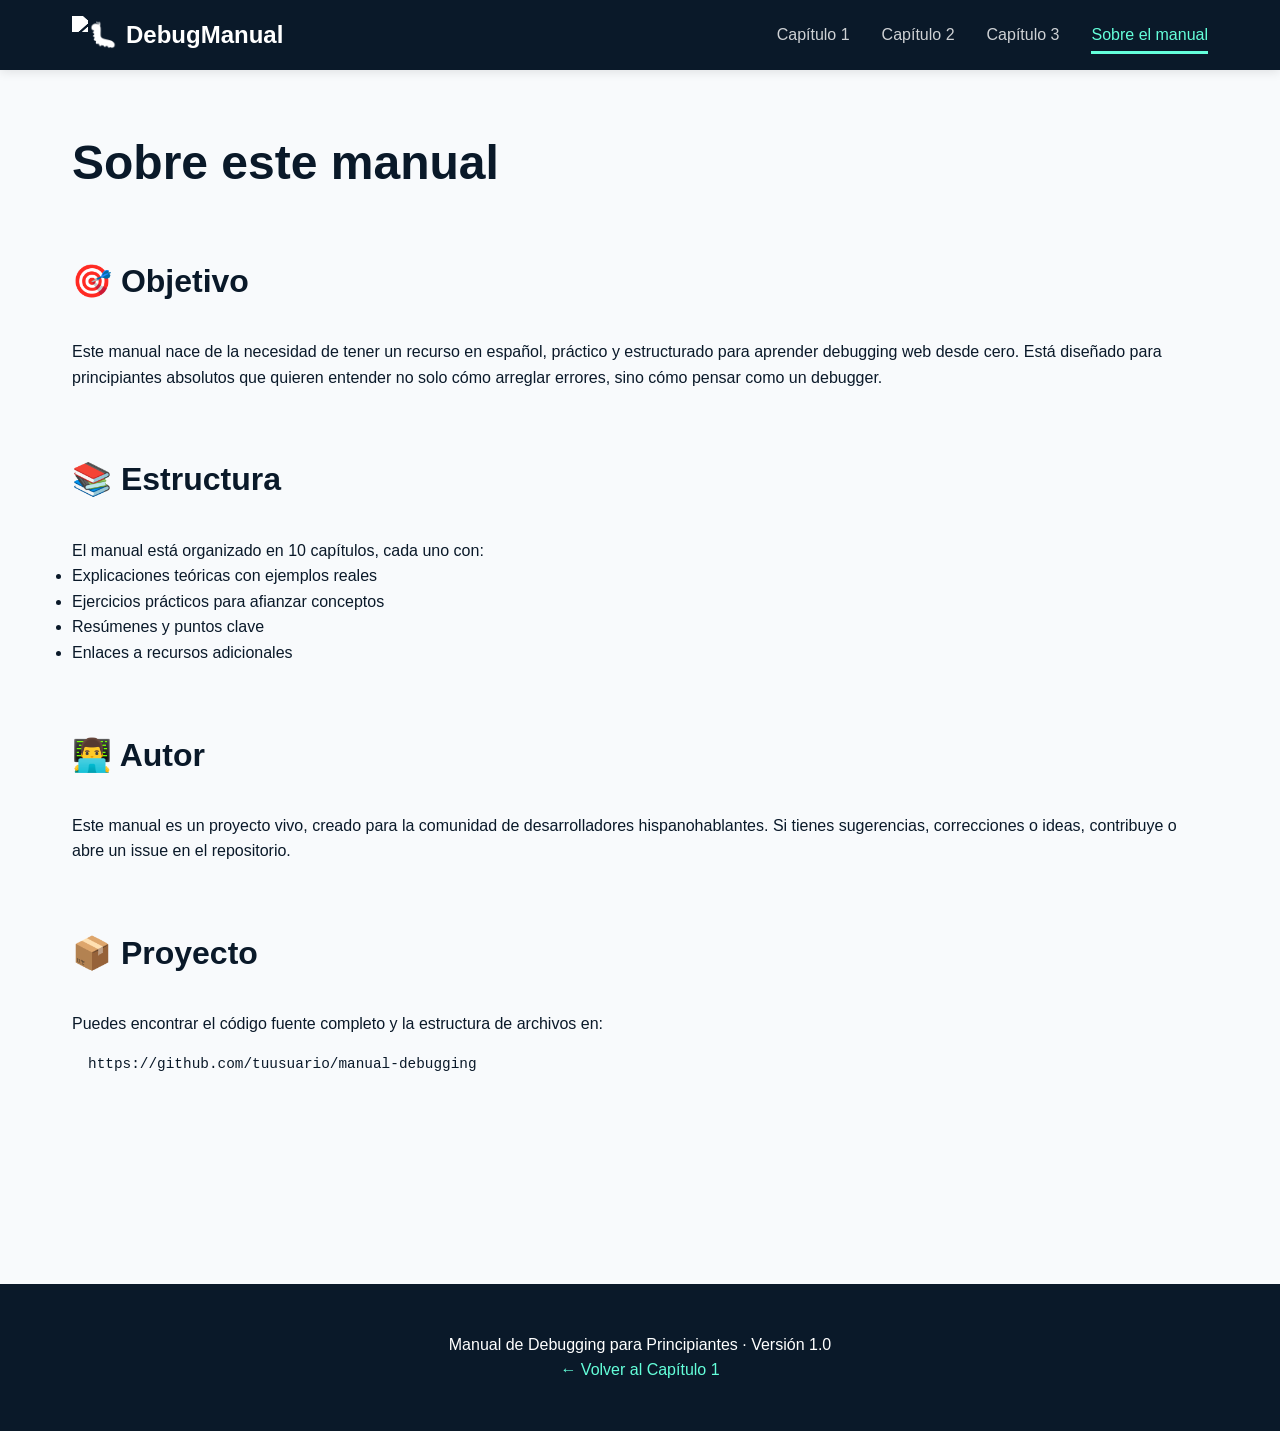
==== about.html @ 36de998f "feat(init): Initialize web debugging manual with project structure - Add project base structure with" ====
<!DOCTYPE html>
<html lang="es">
<head>
    <meta charset="UTF-8">
    <meta name="viewport" content="width=device-width, initial-scale=1.0">
    <title>Sobre el manual · DebugManual</title>
    
    <link rel="stylesheet" href="css/normalize.css">
    <link rel="stylesheet" href="css/styles.css">
    <link rel="stylesheet" href="css/components/header.css">
    <link rel="stylesheet" href="css/components/footer.css">
</head>
<body>
    <header class="site-header">
        <div class="container">
            <div class="logo">
                <img src="assets/icons/favicon.ico" alt="🐛">
                <span>DebugManual</span>
            </div>
            <nav class="main-nav">
                <ul>
                    <li><a href="index.html">Capítulo 1</a></li>
                    <li><a href="pages/capitulo2-elements.html">Capítulo 2</a></li>
                    <li><a href="pages/capitulo3-console.html">Capítulo 3</a></li>
                    <li><a href="about.html" class="active">Sobre el manual</a></li>
                </ul>
            </nav>
        </div>
    </header>

    <main class="chapter-content">
        <div class="container">
            <h1 class="chapter-title">Sobre este manual</h1>
            
            <section class="content-block">
                <h2>🎯 Objetivo</h2>
                <p>Este manual nace de la necesidad de tener un recurso en español, práctico y estructurado para aprender debugging web desde cero. Está diseñado para principiantes absolutos que quieren entender no solo cómo arreglar errores, sino cómo pensar como un debugger.</p>
            </section>

            <section class="content-block">
                <h2>📚 Estructura</h2>
                <p>El manual está organizado en 10 capítulos, cada uno con:</p>
                <ul>
                    <li>Explicaciones teóricas con ejemplos reales</li>
                    <li>Ejercicios prácticos para afianzar conceptos</li>
                    <li>Resúmenes y puntos clave</li>
                    <li>Enlaces a recursos adicionales</li>
                </ul>
            </section>

            <section class="content-block">
                <h2>👨‍💻 Autor</h2>
                <p>Este manual es un proyecto vivo, creado para la comunidad de desarrolladores hispanohablantes. Si tienes sugerencias, correcciones o ideas, contribuye o abre un issue en el repositorio.</p>
            </section>

            <section class="content-block">
                <h2>📦 Proyecto</h2>
                <p>Puedes encontrar el código fuente completo y la estructura de archivos en:</p>
                <pre><code>https://github.com/tuusuario/manual-debugging</code></pre>
            </section>
        </div>
    </main>

    <footer class="site-footer">
        <div class="container">
            <p>Manual de Debugging para Principiantes · Versión 1.0</p>
            <p><a href="index.html">← Volver al Capítulo 1</a></p>
        </div>
    </footer>

    <script src="js/utils/helpers.js"></script>
    <script src="js/components/header.js"></script>
    <script src="js/components/footer.js"></script>
    <script src="js/main.js"></script>
</body>
</html>
---- css/styles.css ----
/* css/styles.css - Estilos base del manual */

:root {
    --primary-dark: #0a1929;
    --primary-light: #e6f1ff;
    --accent: #64ffda;
    --syntax: #ff6b6b;
    --logic: #4ecdc4;
    --runtime: #ffe66d;
    --text-dark: #0a1929;
    --text-light: #e6f1ff;
    --gray-bg: #f8fafc;
    --font-main: 'Inter', sans-serif;
    --font-code: 'Fira Code', monospace;
}

* {
    margin: 0;
    padding: 0;
    box-sizing: border-box;
}

body {
    font-family: var(--font-main);
    line-height: 1.6;
    color: var(--text-dark);
    background: var(--gray-bg);
}

.container {
    max-width: 1200px;
    margin: 0 auto;
    padding: 0 2rem;
}

/* Capítulos */
.chapter-content {
    padding: 4rem 0;
}

.chapter-title {
    font-size: 3rem;
    margin-bottom: 2rem;
    line-height: 1.2;
}

.chapter-title small {
    display: block;
    font-size: 1.5rem;
    font-weight: 400;
    color: #64748b;
    margin-top: 0.5rem;
}

.title-number {
    color: var(--accent);
    font-weight: 700;
}

/* Bloques de contenido */
.content-block {
    margin: 4rem 0;
    scroll-margin-top: 2rem;
}

.section-number {
    display: inline-block;
    background: var(--primary-dark);
    color: white;
    padding: 0.2rem 0.8rem;
    border-radius: 20px;
    font-size: 0.9rem;
    margin-right: 1rem;
}

h2 {
    font-size: 2rem;
    margin-bottom: 2rem;
    display: flex;
    align-items: center;
}

/* Cards para mentalidad */
.cards-container {
    display: grid;
    grid-template-columns: repeat(auto-fit, minmax(250px, 1fr));
    gap: 2rem;
    margin: 2rem 0;
}

.card {
    background: white;
    padding: 2rem;
    border-radius: 12px;
    box-shadow: 0 4px 6px -1px rgba(0, 0, 0, 0.1);
    transition: transform 0.2s;
}

.card:hover {
    transform: translateY(-4px);
}

.card-icon {
    font-size: 2.5rem;
    margin-bottom: 1rem;
}

/* Tarjetas de error */
.error-card {
    background: white;
    border-radius: 12px;
    padding: 2rem;
    margin: 2rem 0;
    border-left: 6px solid;
    box-shadow: 0 2px 4px rgba(0, 0, 0, 0.1);
}

.error-syntax { border-left-color: var(--syntax); }
.error-logic { border-left-color: var(--logic); }
.error-runtime { border-left-color: var(--runtime); }

.error-header {
    display: flex;
    align-items: center;
    gap: 1rem;
    margin-bottom: 1rem;
    flex-wrap: wrap;
}

.error-tag {
    background: var(--primary-dark);
    color: white;
    padding: 0.3rem 0.8rem;
    border-radius: 20px;
    font-size: 0.8rem;
    font-weight: 600;
    letter-spacing: 0.5px;
}

.error-message {
    font-family: var(--font-code);
    color: #64748b;
}

/* Comparación de código */
.code-comparison {
    display: grid;
    grid-template-columns: 1fr 1fr;
    gap: 1rem;
    margin: 1.5rem 0;
}

.code-label {
    font-size: 0.9rem;
    font-weight: 600;
    margin-bottom: 0.5rem;
}

.wrong pre {
    background: #fff1f0;
    border: 1px solid var(--syntax);
}

.right pre {
    background: #f0fff4;
    border: 1px solid var(--logic);
}

pre {
    padding: 1rem;
    border-radius: 8px;
    font-family: var(--font-code);
    font-size: 0.9rem;
    overflow-x: auto;
}

.difficulty {
    margin-top: 1rem;
    font-size: 0.95rem;
}

/* Lista de herramientas */
.tool-list {
    list-style: none;
    margin: 2rem 0;
}

.tool-list li {
    padding: 1rem;
    border-bottom: 1px solid #e2e8f0;
    display: flex;
    align-items: baseline;
    gap: 1rem;
}

.tool-list li:last-child {
    border-bottom: none;
}

.tool-list strong {
    min-width: 180px;
}

/* Mock de consola */
.console-mock {
    background: #1e1e2f;
    border-radius: 8px;
    overflow: hidden;
    font-family: var(--font-code);
    font-size: 0.9rem;
    margin: 2rem 0;
}

.console-header {
    background: #2d2d3a;
    padding: 0.5rem 1rem;
    display: flex;
    align-items: center;
    gap: 0.5rem;
}

.dot {
    width: 12px;
    height: 12px;
    border-radius: 50%;
    display: inline-block;
}

.dot.red { background: #ff5f56; }
.dot.yellow { background: #ffbd2e; }
.dot.green { background: #27c93f; }

.console-title {
    color: #aaa;
    margin-left: 0.5rem;
    font-size: 0.8rem;
}

.console-body {
    padding: 1rem;
    color: #fff;
}

.console-body .line {
    margin: 0.5rem 0;
    font-family: var(--font-code);
}

.console-body .prompt {
    color: var(--accent);
    margin-right: 0.5rem;
}

.console-body .output {
    color: #aaa;
    margin-left: 1rem;
}

.console-body .error {
    color: #ff6b6b;
}

/* Resumen y navegación */
.summary-list {
    list-style: none;
    margin: 2rem 0;
}

.summary-list li {
    padding: 0.5rem 0;
    padding-left: 2rem;
    position: relative;
}

.summary-list li::before {
    content: "✓";
    color: var(--accent);
    position: absolute;
    left: 0;
    font-weight: bold;
}

.next-steps {
    background: #e2e8f0;
    padding: 2rem;
    border-radius: 12px;
    margin-top: 3rem;
}

.next-steps pre {
    background: var(--primary-dark);
    color: var(--accent);
    margin: 1rem 0;
}

.button {
    display: inline-block;
    background: var(--primary-dark);
    color: white;
    padding: 0.8rem 1.5rem;
    border-radius: 8px;
    text-decoration: none;
    font-weight: 600;
    margin-top: 1rem;
    transition: background 0.2s;
}

.button:hover {
    background: #1a2a3a;
}

/* Responsive */
@media (max-width: 768px) {
    .chapter-title {
        font-size: 2rem;
    }
    
    .chapter-title small {
        font-size: 1.2rem;
    }
    
    .code-comparison {
        grid-template-columns: 1fr;
    }
    
    .tool-list li {
        flex-direction: column;
        gap: 0.3rem;
    }
    
    .tool-list strong {
        min-width: auto;
    }
}
---- css/components/header.css ----
/* css/components/header.css */
.site-header {
    background: var(--primary-dark);
    color: white;
    padding: 1rem 0;
    position: sticky;
    top: 0;
    z-index: 100;
    box-shadow: 0 2px 10px rgba(0,0,0,0.1);
}

.site-header .container {
    display: flex;
    justify-content: space-between;
    align-items: center;
}

.logo {
    display: flex;
    align-items: center;
    gap: 0.5rem;
    font-size: 1.5rem;
    font-weight: 700;
}

.logo img {
    filter: brightness(0) invert(1);
}

.main-nav ul {
    display: flex;
    gap: 2rem;
    list-style: none;
}

.main-nav a {
    color: rgba(255,255,255,0.8);
    text-decoration: none;
    font-weight: 500;
    transition: color 0.2s;
    padding: 0.5rem 0;
}

.main-nav a:hover,
.main-nav a.active {
    color: var(--accent);
}

.main-nav a.active {
    border-bottom: 3px solid var(--accent);
}

@media (max-width: 768px) {
    .site-header .container {
        flex-direction: column;
        gap: 1rem;
    }
    
    .main-nav ul {
        gap: 1rem;
        flex-wrap: wrap;
        justify-content: center;
    }
}
---- css/components/footer.css ----
/* css/components/footer.css */
.site-footer {
    background: var(--primary-dark);
    color: white;
    padding: 3rem 0;
    margin-top: 4rem;
    text-align: center;
}

.site-footer a {
    color: var(--accent);
    text-decoration: none;
}

.site-footer a:hover {
    text-decoration: underline;
}
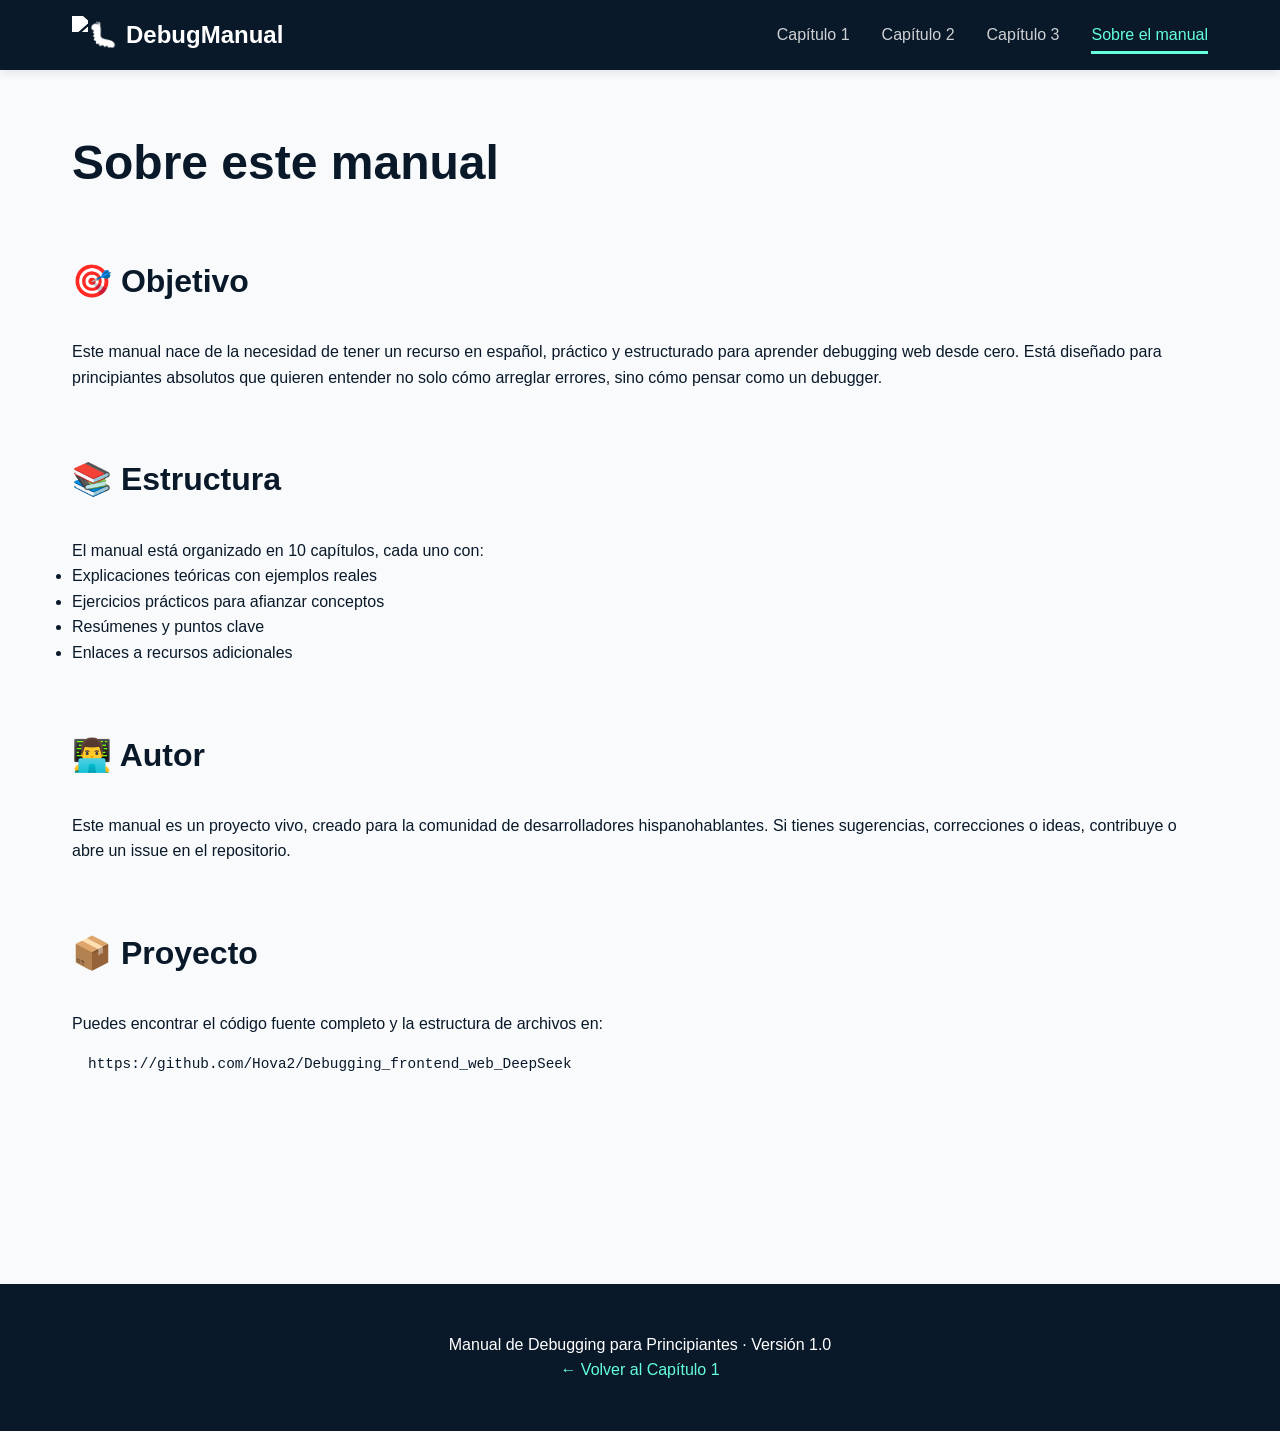
==== commit 9c09ed8e: "feat(about): Enhance about page with detailed project information - Add comprehensive about page con" ====
--- a/about.html
+++ b/about.html
@@ -56,7 +56,7 @@
             <section class="content-block">
                 <h2>📦 Proyecto</h2>
                 <p>Puedes encontrar el código fuente completo y la estructura de archivos en:</p>
-                <pre><code>https://github.com/tuusuario/manual-debugging</code></pre>
+                <pre><code>https://github.com/Hova2/Debugging_frontend_web_DeepSeek</code></pre>
             </section>
         </div>
     </main>
